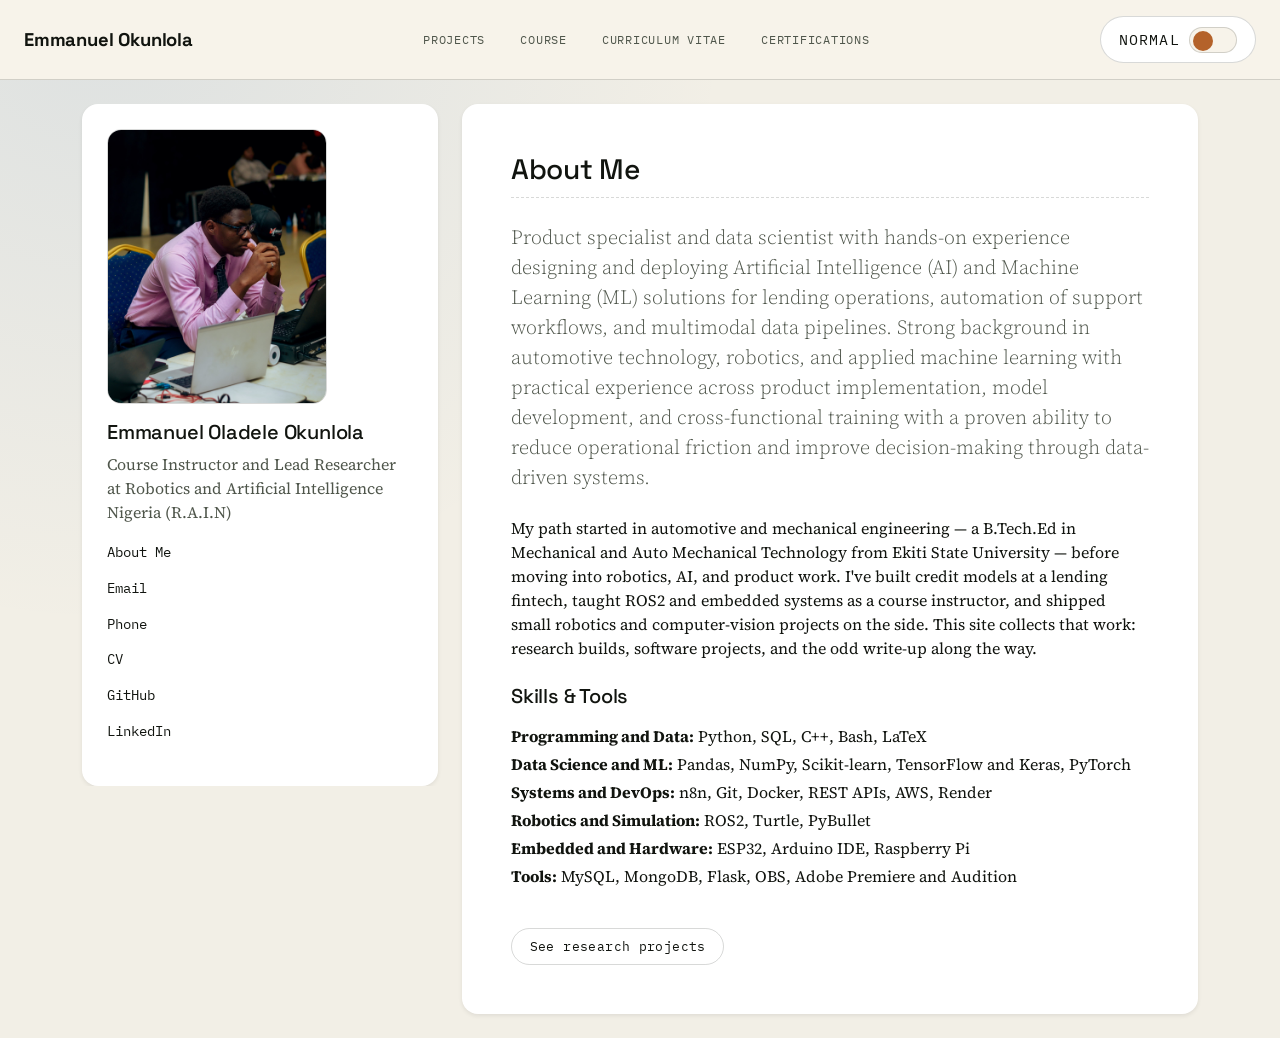
==== about.html @ 88863d71 "pushing my first portfolio to git, to be hosted on github pages" ====
<!doctype html>
<html lang="en">
  <head>
    <meta charset="utf-8">
    <meta name="viewport" content="width=device-width, initial-scale=1, shrink-to-fit=no">
    <title>About Me · Emmanuel Okunlola</title>
    <link rel="icon" type="image/svg+xml" href="favicons/favicon.svg">
    <link rel="apple-touch-icon" sizes="180x180" href="favicons/apple-touch-icon.png">
    <link rel="icon" type="image/png" sizes="32x32" href="favicons/favicon-32x32.png">
    <link rel="icon" type="image/png" sizes="16x16" href="favicons/favicon-16x16.png">
    <meta name="theme-color" content="#0e1210">

    <!-- Inline, blocking: set the theme before first paint so there's no flash -->
    <script>
      (function () {
        try {
          var stored = localStorage.getItem('portfolio-theme');
          var theme = stored || (window.matchMedia('(prefers-color-scheme: dark)').matches ? 'mechanical' : 'normal');

          document.documentElement.dataset.theme = theme;
          document.documentElement.setAttribute('data-bs-theme', theme === 'mechanical' ? 'dark' : 'light');
        } catch (err) {
          document.documentElement.dataset.theme = 'normal';
          document.documentElement.setAttribute('data-bs-theme', 'light');
        }
      })();
    </script>
    <link rel="stylesheet" href="https://cdn.jsdelivr.net/npm/bootstrap@5.3.2/dist/css/bootstrap.min.css" crossorigin="anonymous">
    <link rel="stylesheet" href="css/site.css">
    
  </head>
  <body>
    <div class="page-shell">
      <header class="page-header py-3 px-4 d-flex align-items-center justify-content-between">
        <div class="brand">
          <a href="index.html" class="text-decoration-none">
            <h1 class="h4 mb-0">Emmanuel Okunlola</h1>
          </a>
        </div>
        <nav class="site-nav" aria-label="Primary">
          <a href="projects.html" class="nav-pill">Projects</a>
          <a href="courses.html" class="nav-pill">Course</a>
          <a href="cv.html" class="nav-pill">Curriculum Vitae</a>
          <a href="cv.html#certification" class="nav-pill">Certifications</a>
    
        </nav>
        <button id="theme-toggle" class="switch" type="button" aria-pressed="false" aria-label="Toggle mechanical theme">
          <span class="switch-label">Normal</span>
          <span class="switch-track"><span class="switch-thumb"></span></span>
        </button>
      </header>
      <main class="container-xl py-4">
        <div class="row gx-4">
          <aside class="col-md-4 mb-4 sidebar-col">
            <div class="sidebar-card p-4 rounded-4 shadow-sm">
              <img src="images/profile_picture.jpeg" alt="Profile photo" class="profile-avatar mb-3">
              <h2 class="h5 mb-2">Emmanuel Oladele Okunlola</h2>
              <p class="text-muted mb-3">Course Instructor and Lead Researcher at Robotics and Artificial Intelligence Nigeria (R.A.I.N)</p>
              <div class="sidebar-links mb-3">
                <a href="about.html" class="sidebar-link">About Me</a>
                <a href="mailto:niyotokunlola@gmail.com" class="sidebar-link">Email</a>
                <a href="tel:+2348109002739" class="sidebar-link">Phone</a>
                <a href="cv.html" class="sidebar-link">CV</a>
                <a href="https://github.com/the90sInc/" target="_blank" class="sidebar-link">GitHub</a>
                <a href="https://www.linkedin.com/in/emmanuelokunlola/" target="_blank" class="sidebar-link">LinkedIn</a>
              </div>
            </div>
          </aside>
          <section class="col-md-8">

<div class="content-block rounded-4 shadow-sm p-5">
  <h2 class="section-title mb-4">About Me</h2>
  <p class="lead text-muted mb-4">Product specialist and data scientist with hands-on experience designing and deploying Artificial Intelligence (AI) and
Machine Learning (ML) solutions for lending operations, automation of support workflows, and multimodal data pipelines.
Strong background in automotive technology, robotics, and applied machine learning with practical experience across
product implementation, model development, and cross-functional training with a proven ability to reduce operational
friction and improve decision-making through data-driven systems.</p>
  <p class="mb-3">My path started in automotive and mechanical engineering — a B.Tech.Ed in Mechanical and Auto Mechanical Technology from Ekiti State University — before moving into robotics, AI, and product work. I've built credit models at a lending fintech, taught ROS2 and embedded systems as a course instructor, and shipped small robotics and computer-vision projects on the side. This site collects that work: research builds, software projects, and the odd write-up along the way.</p>

  <h3 class="h5 mt-4 mb-3">Skills &amp; Tools</h3>
  <ul class="list-unstyled mb-4">
    <li class="mb-1"><strong>Programming and Data:</strong> Python, SQL, C++, Bash, LaTeX</li>
    <li class="mb-1"><strong>Data Science and ML:</strong> Pandas, NumPy, Scikit-learn, TensorFlow and Keras, PyTorch</li>
    <li class="mb-1"><strong>Systems and DevOps:</strong> n8n, Git, Docker, REST APIs, AWS, Render</li>
    <li class="mb-1"><strong>Robotics and Simulation:</strong> ROS2, Turtle, PyBullet</li>
    <li class="mb-1"><strong>Embedded and Hardware:</strong> ESP32, Arduino IDE, Raspberry Pi</li>
    <li class="mb-1"><strong>Tools:</strong> MySQL, MongoDB, Flask, OBS, Adobe Premiere and Audition</li>
  </ul>

  <a href="projects.html" class="btn btn-outline-light mt-3">See research projects</a>
</div>

          </section>
        </div>
      </main>
    </div>
    <script src="https://cdn.jsdelivr.net/npm/bootstrap@5.3.2/dist/js/bootstrap.bundle.min.js" crossorigin="anonymous"></script>
    <script src="js/theme.js"></script>
  </body>
</html>
---- css/site.css ----
/* ==========================================================================
   Portfolio design system — "field notebook" theme
   Two named surfaces (paper / graphite), one technical blue accent,
   one copper accent for highlights and tags.
   ========================================================================== */

@import url('https://fonts.googleapis.com/css2?family=Space+Grotesk:wght@500;600;700&family=Source+Serif+4:opsz,wght@8..60,400;8..60,600&family=IBM+Plex+Mono:wght@400;500&display=swap');

:root {
  color-scheme: light;

  /* -- surfaces -- */
  --bg: #f2efe6;
  --surface: #ffffff;
  --surface-2: #f7f3ea;
  --panel: rgba(20, 24, 20, 0.08);
  --border: rgba(15, 20, 15, 0.16);

  /* -- text -- */
  --text: #11140f;
  --text-muted: #4f564b;

  /* -- accents -- */
  --accent: #1f5fae;        /* blueprint blue */
  --accent-strong: #123c73;
  --accent-warm: #b4622a;   /* copper */
  --accent-warm-strong: #8a4a1e;

  /* -- fonts -- */
  --font-display: 'Space Grotesk', system-ui, sans-serif;
  --font-body: 'Source Serif 4', Georgia, serif;
  --font-mono: 'IBM Plex Mono', ui-monospace, monospace;

  --radius: 18px;
  --shadow: 0 20px 60px rgba(20, 20, 15, 0.10);
}

/* "Mechanical" theme — a blueprint / technical-drawing surface: deep
   schematic navy, a faint drafting grid, cyan linework and copper rivets
   in place of the paper/graphite palette. */
[data-theme="mechanical"] {
  color-scheme: dark;
  --bg: #0a1522;
  --surface: #0f2036;
  --surface-2: #16304a;
  --panel: rgba(150, 205, 255, 0.07);
  --border: rgba(150, 205, 255, 0.12);

  --text: #eaf3fc;
  --text-muted: #9db2ca;

  --accent: #5fb1ff;
  --accent-strong: #9cd2ff;
  --accent-warm: #d68a4c;
  --accent-warm-strong: #f2ab6d;

  --grid-line: rgba(150, 205, 255, 0.07);
  --shadow: 0 24px 70px rgba(0, 0, 0, 0.5);
}

[data-theme="mechanical"] body {
  background-image:
    repeating-linear-gradient(0deg, var(--grid-line) 0 1px, transparent 1px 32px),
    repeating-linear-gradient(90deg, var(--grid-line) 0 1px, transparent 1px 32px),
    radial-gradient(circle at 8% 0%, color-mix(in srgb, var(--accent) 14%, transparent), transparent 42%);
  background-color: var(--bg);
}

* { box-sizing: border-box; }

html {
  scroll-behavior: smooth;
}

/* keep anchored sections clear of the sticky header when jumped to via nav */
#experience,
#certifications {
  scroll-margin-top: 6.5rem;
}
#certification {
  scroll-margin-top: 6.5rem;
}

body {
  background:
    radial-gradient(circle at 8% 0%, color-mix(in srgb, var(--accent) 10%, transparent), transparent 40%),
    var(--bg);
  color: var(--text);
  font-family: var(--font-body);
  min-height: 100vh;
  transition: background-color 0.25s ease, color 0.25s ease;
  -webkit-font-smoothing: antialiased;
}

body,
.sidebar-card,
.content-block,
.project-card,
.hero-section,
.page-header {
  color: var(--text);
}

p,
li,
.sidebar-link,
.cardbar-link,
.badge.badge-pill,
.section-title,
.brand h1,
.brand .eyebrow-tag {
  color: var(--text);
}

.text-muted {
  color: var(--text-muted) !important;
}

@media (prefers-reduced-motion: reduce) {
  html { scroll-behavior: auto; }
  * { transition-duration: 0.01ms !important; animation-duration: 0.01ms !important; }
}

h1, h2, h3, h4, h5, h6 {
  font-family: var(--font-display);
  letter-spacing: -0.01em;
}

a { color: var(--accent); }
a:hover { color: var(--accent-strong); }

:focus-visible {
  outline: 2px solid var(--accent);
  outline-offset: 3px;
  border-radius: 4px;
}

.page-shell { min-height: 100vh; }

/* ---------------------------------------------------------------------- */
/* Header                                                                  */
/* ---------------------------------------------------------------------- */

.page-header {
  background: var(--surface-2);
  border-bottom: 1px solid var(--border);
  position: sticky;
  top: 0;
  z-index: 20;
  gap: 0.75rem;
  flex-wrap: wrap;
}

.brand h1 {
  font-size: 1.15rem;
  font-weight: 700;
  color: var(--text) !important;
}

.brand .eyebrow-tag {
  display: block;
  font-family: var(--font-mono);
  font-size: 0.72rem;
  letter-spacing: 0.18em;
  text-transform: uppercase;
  color: var(--text-muted);
}

.sidebar-card,
.content-block,
.project-card,
.hero-section,
.card {
  background: var(--surface);
  border: 1px solid transparent;
  box-shadow: var(--shadow), inset 0 0 0 1px var(--border);
  color: var(--text);
}

.sidebar-card,
.content-block,
.hero-section {
  position: relative;
  border-radius: calc(var(--radius) + 4px);
}

.brand .eyebrow-tag {
  display: block;
  font-family: var(--font-mono);
  font-size: 0.65rem;
  letter-spacing: 0.16em;
  text-transform: uppercase;
  color: var(--text-muted);
}

/* ---------------------------------------------------------------------- */
/* Primary nav                                                            */
/* ---------------------------------------------------------------------- */

.site-nav {
  display: flex;
  flex-wrap: wrap;
  gap: 0.4rem;
  align-items: center;
}

.nav-pill {
  font-family: var(--font-mono);
  font-size: 0.78rem;
  letter-spacing: 0.06em;
  text-transform: uppercase;
  color: var(--text-muted);
  text-decoration: none;
  padding: 0.5rem 0.9rem;
  border-radius: 999px;
  transition: background-color 0.2s ease, color 0.2s ease;
  white-space: nowrap;
}

.nav-pill:hover,
.nav-pill:focus-visible {
  color: var(--text);
  background: var(--panel);
}

/* ---------------------------------------------------------------------- */
/* Sidebar — sticky so it stays fully in view while the page scrolls      */
/* ---------------------------------------------------------------------- */

.sidebar-col {
  position: sticky;
  top: 6rem;
  align-self: flex-start;
  max-height: calc(100vh - 7.5rem);
  overflow-y: auto;
  scrollbar-width: thin;
}

@media (max-width: 767px) {
  .sidebar-col {
    position: static;
    max-height: none;
    overflow-y: visible;
  }
}

/* ---------------------------------------------------------------------- */
/* Theme switch                                                           */
/* ---------------------------------------------------------------------- */

.switch {
  display: inline-flex;
  align-items: center;
  gap: 0.6rem;
  background: var(--surface);
  border: 1px solid var(--border);
  border-radius: 999px;
  padding: 0.6rem 1.1rem;
  cursor: pointer;
  font-family: var(--font-mono);
  font-size: 0.95rem;
  letter-spacing: 0.08em;
  text-transform: uppercase;
  color: var(--text);
  min-width: 120px;
  width: auto;
  justify-content: space-between;
  transition: background-color 0.2s ease, color 0.2s ease, border-color 0.2s ease, transform 0.2s ease;
  white-space: nowrap;
  user-select: none;
  touch-action: manipulation;
}

.switch:hover {
  background: var(--surface-2);
}

.switch:focus-visible {
  outline: 2px solid var(--accent);
  outline-offset: 2px;
}

.switch-track,
.switch-thumb {
  pointer-events: none;
}

.switch:focus-visible {
  outline: 2px solid var(--accent);
  outline-offset: 2px;
}

.switch-track {
  width: 48px;
  height: 26px;
  border-radius: 999px;
  background: var(--surface-2);
  border: 1px solid var(--border);
  position: relative;
  transition: background-color 0.2s ease, border-color 0.2s ease;
}

.switch-thumb {
  position: absolute;
  top: 3px;
  left: 3px;
  width: 20px;
  height: 20px;
  border-radius: 50%;
  background: var(--accent-warm);
  transition: transform 0.22s ease, background-color 0.22s ease;
}

.switch[aria-pressed="true"] .switch-track {
  background: color-mix(in srgb, var(--accent) 30%, var(--surface-2));
  border-color: var(--accent);
}

.switch[aria-pressed="true"] .switch-thumb {
  transform: translateX(22px);
  background: var(--accent);
}

.switch-label {
  min-width: 40px;
  text-align: left;
  color: var(--text);
}

.switch:hover { color: var(--text); }

/* ---------------------------------------------------------------------- */
/* Cards / surfaces                                                       */
/* ---------------------------------------------------------------------- */

.sidebar-card,
.content-block{padding: 1rem;}
.project-card,
.hero-section,
.card {
  background: var(--surface);
  border: 1px solid transparent;
  box-shadow: var(--shadow), inset 0 0 0 1px var(--border);
}

.sidebar-card,
.content-block,
.hero-section {
  position: relative;
  border-radius: calc(var(--radius) + 4px);
}

/* Corner drafting-marks are a "mechanical" theme signature only — in the
   normal theme, edges stay soft and unbroken with no hard demarcation. */
[data-theme="mechanical"] .sidebar-card::before,
[data-theme="mechanical"] .hero-section::before {
  content: "";
  position: absolute;
  top: 10px;
  left: 10px;
  width: 18px;
  height: 18px;
  border-top: 2px solid var(--accent-warm);
  border-left: 2px solid var(--accent-warm);
  opacity: 0.55;
  pointer-events: none;
}

[data-theme="mechanical"] .sidebar-card::after,
[data-theme="mechanical"] .hero-section::after {
  content: "";
  position: absolute;
  bottom: 10px;
  right: 10px;
  width: 18px;
  height: 18px;
  border-bottom: 2px solid var(--accent-warm);
  border-right: 2px solid var(--accent-warm);
  opacity: 0.55;
  pointer-events: none;
}

.profile-avatar,
.hero-image {
  width: 100%;
  max-width: 220px;
  object-fit: cover;
  border-radius: 14px;
  border: 1px solid var(--border);
}

.eyebrow {
  font-family: var(--font-mono);
  font-size: 0.78rem;
  letter-spacing: 0.18em;
  text-transform: uppercase;
  color: var(--accent-warm-strong);
}

.section-title {
  font-size: clamp(1.35rem, 2.2vw, 1.9rem);
  margin-bottom: 1.4rem;
  padding-bottom: 0.6rem;
  border-bottom: 1px dashed var(--border);
  word-break: break-word;
  overflow-wrap: anywhere;
  max-width: 100%;
  
}


/* ---------------------------------------------------------------------- */
/* Badges / tags — styled like instrument readouts                        */
/* ---------------------------------------------------------------------- */

.badge.badge-pill {
  border-radius: 999px;
  font-family: var(--font-mono);
  font-size: 0.68rem;
  font-weight: 500;
  letter-spacing: 0.08em;
  text-transform: capitalize;
  padding: 0.45em 0.9em 0.45em 0.7em;
  border: 1px solid var(--border);
  background: var(--panel);
  color: var(--text);
  display: inline-flex;
  align-items: center;
  gap: 0.4em;
}

.badge.badge-pill::before {
  content: "";
  width: 6px;
  height: 6px;
  border-radius: 50%;
  background: currentColor;
  flex: none;
}

.badge.nature {
  color: #2f8f5b;
  background: linear-gradient(135deg, rgba(47, 143, 91, 0.16), rgba(47, 143, 91, 0.06));
  border-color: rgba(47, 143, 91, 0.25);
}

.badge.sunset {
  color: var(--accent-warm-strong);
  background: linear-gradient(135deg, rgba(180, 98, 42, 0.16), rgba(180, 98, 42, 0.06));
  border-color: rgba(180, 98, 42, 0.25);
}

.badge.ocean {
  color: var(--accent);
  background: linear-gradient(135deg, rgba(31, 95, 174, 0.16), rgba(31, 95, 174, 0.06));
  border-color: rgba(31, 95, 174, 0.25);
}

.badge.lavender {
  color: #7a5fd0;
  background: linear-gradient(135deg, rgba(122, 95, 208, 0.16), rgba(122, 95, 208, 0.06));
  border-color: rgba(122, 95, 208, 0.25);
}

.badge.dark {
  color: var(--text-muted);
  background: linear-gradient(135deg, rgba(79, 86, 75, 0.16), rgba(79, 86, 75, 0.06));
  border-color: rgba(79, 86, 75, 0.2);
}

.badge.metal {
  color: #6b7280;
  background: linear-gradient(135deg, rgba(107, 114, 128, 0.16), rgba(107, 114, 128, 0.06));
  border-color: rgba(107, 114, 128, 0.22);
}

.badge.circuit {
  color: #0f766e;
  background: linear-gradient(135deg, rgba(15, 118, 110, 0.16), rgba(15, 118, 110, 0.06));
  border-color: rgba(15, 118, 110, 0.25);
}

.badge.aurora {
  color: #c2410c;
  background: linear-gradient(135deg, rgba(194, 65, 12, 0.16), rgba(194, 65, 12, 0.06));
  border-color: rgba(194, 65, 12, 0.24);
}

/* Bootstrap "subtle" bg utilities used on the home page — tie to tokens
   instead of Bootstrap's fixed light-mode palette so they adapt in dark mode */
.bg-primary-subtle {
  background-color: color-mix(in srgb, var(--accent) 20%, var(--surface)) !important;
  border: 1px solid var(--border);
  color: var(--text);
}

.bg-secondary-subtle {
  background-color: color-mix(in srgb, var(--surface-2) 80%, var(--surface)) !important;
  border: 1px solid var(--border);
  color: var(--text);
}

/* ---------------------------------------------------------------------- */
/* Sidebar links                                                          */
/* ---------------------------------------------------------------------- */

.sidebar-links {
  display: grid;
  gap: 0.6rem;
}

.sidebar-link {
  color: var(--text);
  display: inline-flex;
  align-items: center;
  gap: 0.5em;
  text-decoration: none;
  font-family: var(--font-mono);
  font-size: 0.85rem;
  padding: 0.15rem 0;
  border-bottom: 1px solid transparent;
}

.sidebar-link:hover {
  color: var(--accent);
  border-bottom-color: var(--accent);
}

/* ---------------------------------------------------------------------- */
/* Cardbar links                                                          */
/* ---------------------------------------------------------------------- */

.cardbar-links {
  display: grid;
  gap: 0.6rem;
}

.cardbar-link {
  color: var(--text);
  display: inline-flex;
  align-items: center;
  gap: 0.5em;
  text-decoration: none;
  font-family: var(--font-mono);
  font-size: clamp(1.35rem, 2.2vw, 1.9rem);
  padding: 0.15rem 0;
  border-bottom: 1px solid transparent;
}

.cardbar-link:hover {
  color: var(--accent);
  border-bottom-color: var(--accent);
}

/* ---------------------------------------------------------------------- */
/* Buttons                                                                 */
/* ---------------------------------------------------------------------- */

.btn-outline-light {
  color: var(--text);
  border-color: var(--border);
  border-radius: 999px;
  font-family: var(--font-mono);
  font-size: 0.82rem;
  letter-spacing: 0.03em;
  padding: 0.5rem 1.1rem;
}

.btn-outline-light:hover {
  background: var(--accent);
  border-color: var(--accent);
  color: #fff;
}

/* ---------------------------------------------------------------------- */
/* Responsive tuning                                                       */
/* ---------------------------------------------------------------------- */

@media (max-width: 767px) {
  .page-header {
    padding: 0.85rem 1rem;
  }

  .hero-section .d-flex.flex-md-row {
    flex-direction: column-reverse;
  }

  .hero-image {
    max-width: 140px;
    margin: 0 auto 1rem;
  }

  .content-block,
  .project-card,
  .hero-section,
  .sidebar-card {
    padding: 1.75rem !important;
  }

  .section-title {
    font-size: 1.5rem;
  }

  .site-nav {
    order: 3;
    width: 100%;
    justify-content: flex-start;
  }
}

@media (max-width: 520px) {
  .brand h1 { font-size: 1rem; }
  .nav-pill {
    padding: 0.4rem 0.7rem;
    font-size: 0.72rem;
  }
  .switch {
    width: 100%;
    min-width: 0;
    max-width: 260px;
    padding: 0.75rem 1rem;
  }
  .switch-label {
    display: inline-block;
    white-space: normal;
  }
}

/* ---------------------------------------------------------------------- */
/* gif images                                                      */
/* ---------------------------------------------------------------------- */

.project-media {
  width: 70%;
  max-width: 320px;
  aspect-ratio: 16 / 10;
  object-fit: cover;
  border: 1px solid var(--border);
  background: var(--surface-2);
}

@media (max-width: 767px) {
  .project-media {
    max-width: 100%;
  }
}
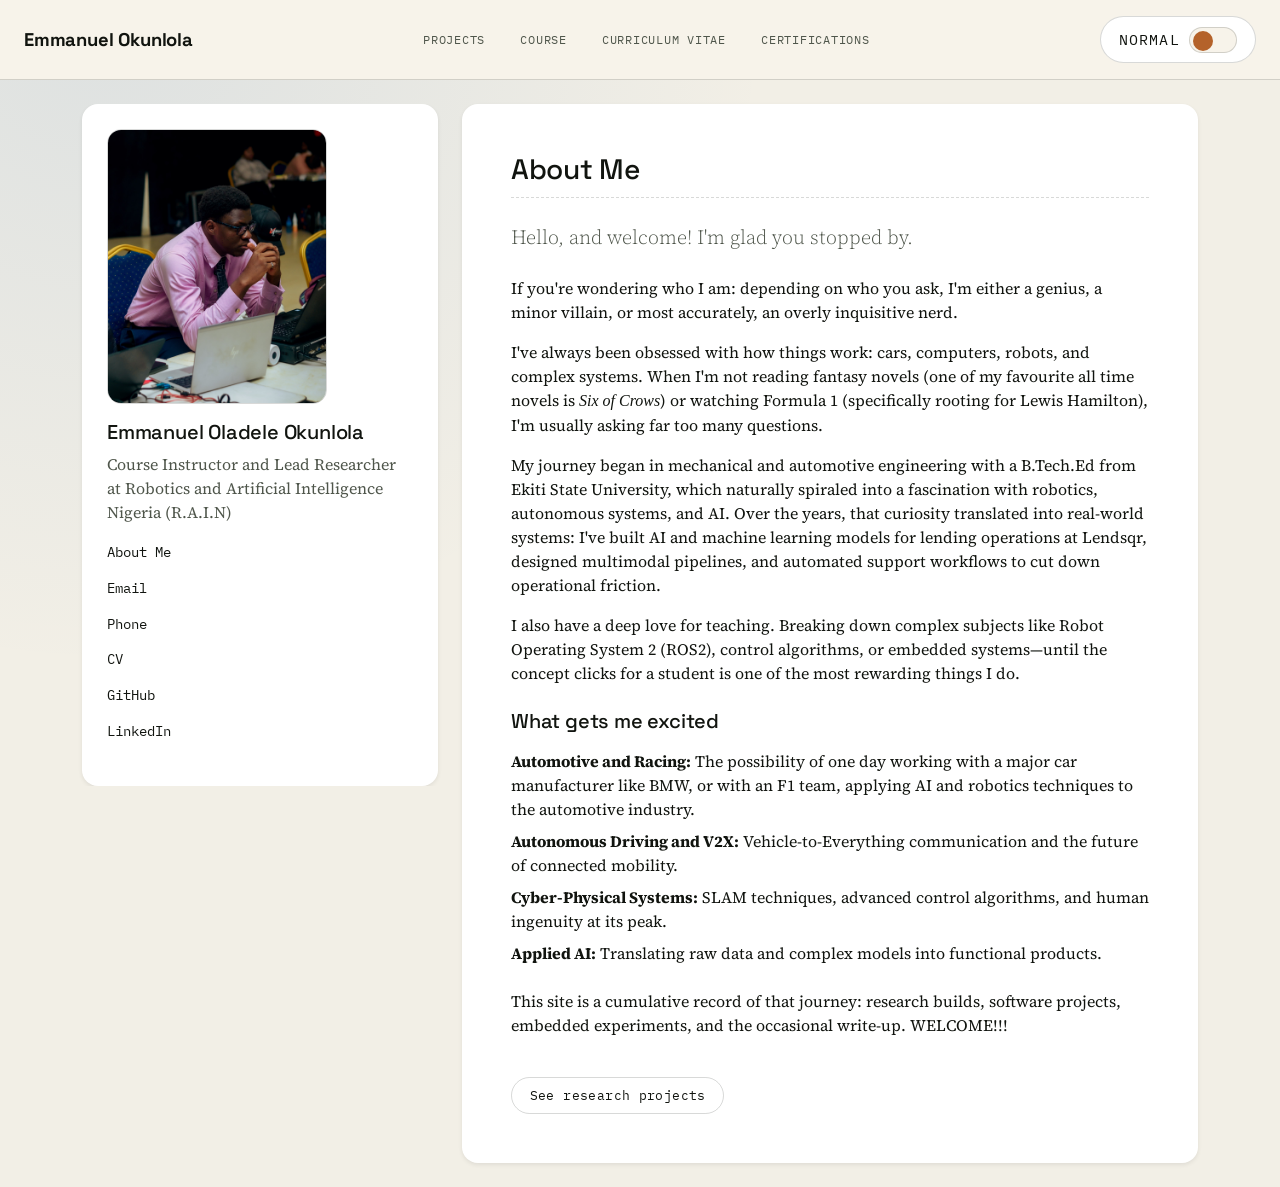
==== commit 1ee4f060: "updated about.html and also updated a few thing on CV and projects" ====
--- a/about.html
+++ b/about.html
@@ -70,22 +70,26 @@
 
 <div class="content-block rounded-4 shadow-sm p-5">
   <h2 class="section-title mb-4">About Me</h2>
-  <p class="lead text-muted mb-4">Product specialist and data scientist with hands-on experience designing and deploying Artificial Intelligence (AI) and
-Machine Learning (ML) solutions for lending operations, automation of support workflows, and multimodal data pipelines.
-Strong background in automotive technology, robotics, and applied machine learning with practical experience across
-product implementation, model development, and cross-functional training with a proven ability to reduce operational
-friction and improve decision-making through data-driven systems.</p>
-  <p class="mb-3">My path started in automotive and mechanical engineering — a B.Tech.Ed in Mechanical and Auto Mechanical Technology from Ekiti State University — before moving into robotics, AI, and product work. I've built credit models at a lending fintech, taught ROS2 and embedded systems as a course instructor, and shipped small robotics and computer-vision projects on the side. This site collects that work: research builds, software projects, and the odd write-up along the way.</p>
 
-  <h3 class="h5 mt-4 mb-3">Skills &amp; Tools</h3>
+  <p class="lead text-muted mb-4">Hello, and welcome! I'm glad you stopped by.</p>
+
+  <p class="mb-3">If you're wondering who I am: depending on who you ask, I'm either a genius, a minor villain, or most accurately, an overly inquisitive nerd.</p>
+
+  <p class="mb-3">I've always been obsessed with how things work: cars, computers, robots, and complex systems. When I'm not reading fantasy novels (one of my favourite all time novels is <em>Six of Crows</em>) or watching Formula 1 (specifically rooting for Lewis Hamilton), I'm usually asking far too many questions.</p>
+
+  <p class="mb-3">My journey began in mechanical and automotive engineering with a B.Tech.Ed from Ekiti State University, which naturally spiraled into a fascination with robotics, autonomous systems, and AI. Over the years, that curiosity translated into real-world systems: I've built AI and machine learning models for lending operations at Lendsqr, designed multimodal pipelines, and automated support workflows to cut down operational friction.</p>
+
+  <p class="mb-4">I also have a deep love for teaching. Breaking down complex subjects like Robot Operating System 2 (ROS2), control algorithms, or embedded systems&mdash;until the concept clicks for a student is one of the most rewarding things I do.</p>
+
+  <h3 class="h5 mb-3">What gets me excited</h3>
   <ul class="list-unstyled mb-4">
-    <li class="mb-1"><strong>Programming and Data:</strong> Python, SQL, C++, Bash, LaTeX</li>
-    <li class="mb-1"><strong>Data Science and ML:</strong> Pandas, NumPy, Scikit-learn, TensorFlow and Keras, PyTorch</li>
-    <li class="mb-1"><strong>Systems and DevOps:</strong> n8n, Git, Docker, REST APIs, AWS, Render</li>
-    <li class="mb-1"><strong>Robotics and Simulation:</strong> ROS2, Turtle, PyBullet</li>
-    <li class="mb-1"><strong>Embedded and Hardware:</strong> ESP32, Arduino IDE, Raspberry Pi</li>
-    <li class="mb-1"><strong>Tools:</strong> MySQL, MongoDB, Flask, OBS, Adobe Premiere and Audition</li>
+    <li class="mb-2"><strong>Automotive and Racing:</strong> The possibility of one day working with a major car manufacturer like BMW, or with an F1 team, applying AI and robotics techniques to the automotive industry.</li>
+    <li class="mb-2"><strong>Autonomous Driving and V2X:</strong> Vehicle-to-Everything communication and the future of connected mobility.</li>
+    <li class="mb-2"><strong>Cyber-Physical Systems:</strong> SLAM techniques, advanced control algorithms, and human ingenuity at its peak.</li>
+    <li class="mb-0"><strong>Applied AI:</strong> Translating raw data and complex models into functional products.</li>
   </ul>
+
+  <p class="mb-4">This site is a cumulative record of that journey: research builds, software projects, embedded experiments, and the occasional write-up. WELCOME!!!</p>
 
   <a href="projects.html" class="btn btn-outline-light mt-3">See research projects</a>
 </div>
@@ -97,4 +101,4 @@
     <script src="https://cdn.jsdelivr.net/npm/bootstrap@5.3.2/dist/js/bootstrap.bundle.min.js" crossorigin="anonymous"></script>
     <script src="js/theme.js"></script>
   </body>
-</html>
+</html>
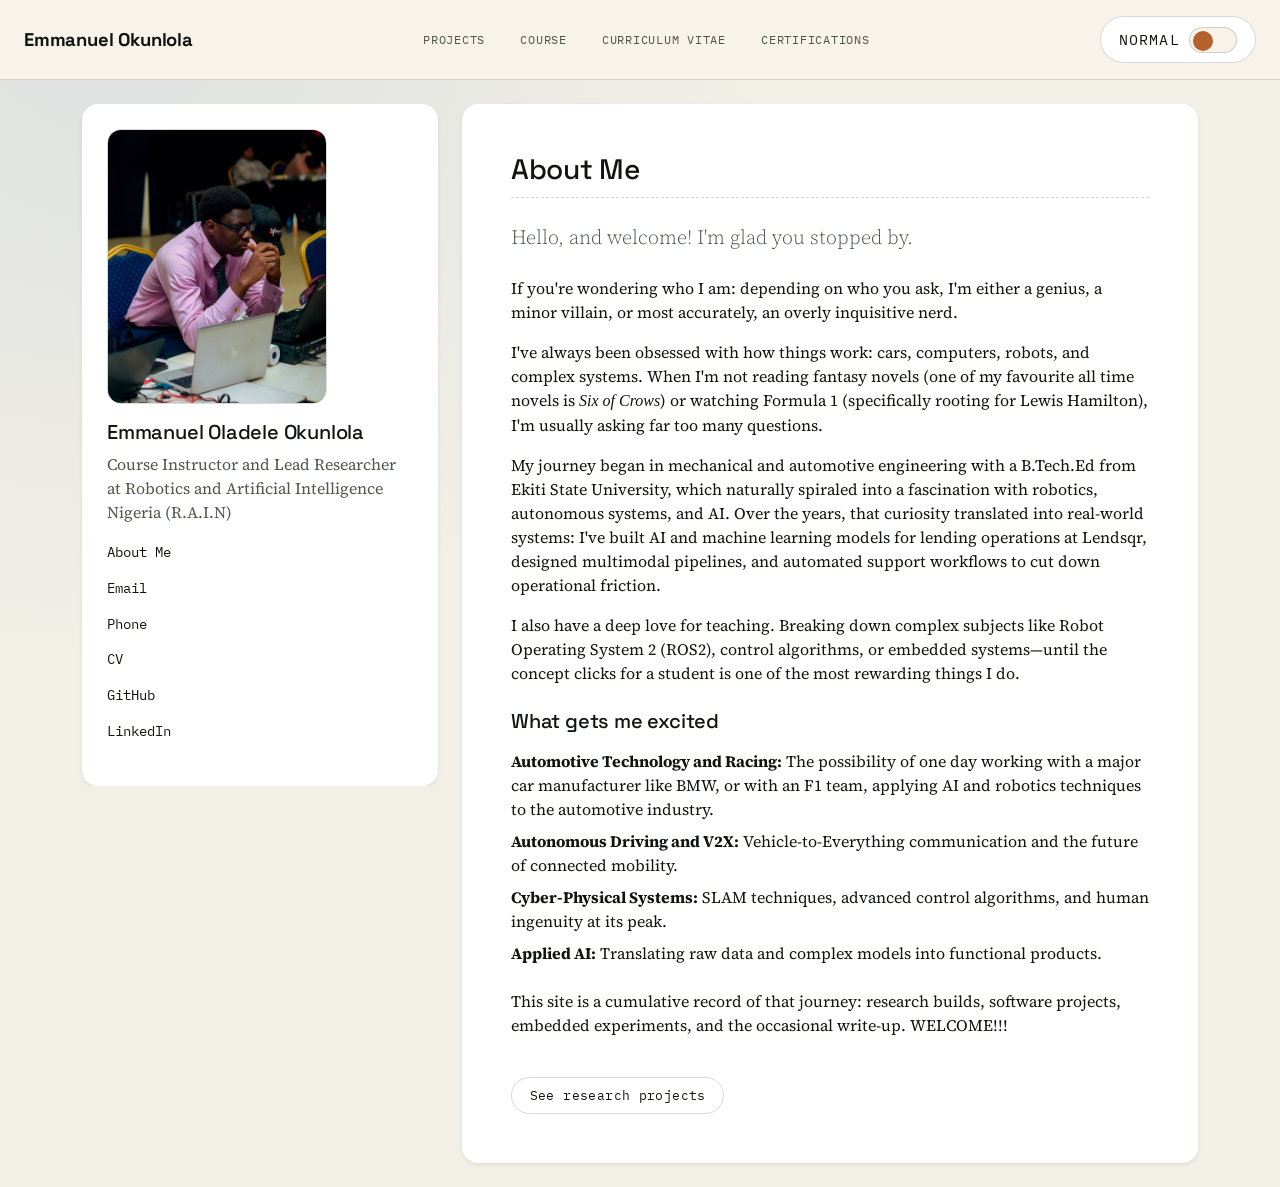
==== commit e90148bc: "updated about.html" ====
--- a/about.html
+++ b/about.html
@@ -83,7 +83,7 @@
 
   <h3 class="h5 mb-3">What gets me excited</h3>
   <ul class="list-unstyled mb-4">
-    <li class="mb-2"><strong>Automotive and Racing:</strong> The possibility of one day working with a major car manufacturer like BMW, or with an F1 team, applying AI and robotics techniques to the automotive industry.</li>
+    <li class="mb-2"><strong>Automotive Technology and Racing:</strong> The possibility of one day working with a major car manufacturer like BMW, or with an F1 team, applying AI and robotics techniques to the automotive industry.</li>
     <li class="mb-2"><strong>Autonomous Driving and V2X:</strong> Vehicle-to-Everything communication and the future of connected mobility.</li>
     <li class="mb-2"><strong>Cyber-Physical Systems:</strong> SLAM techniques, advanced control algorithms, and human ingenuity at its peak.</li>
     <li class="mb-0"><strong>Applied AI:</strong> Translating raw data and complex models into functional products.</li>
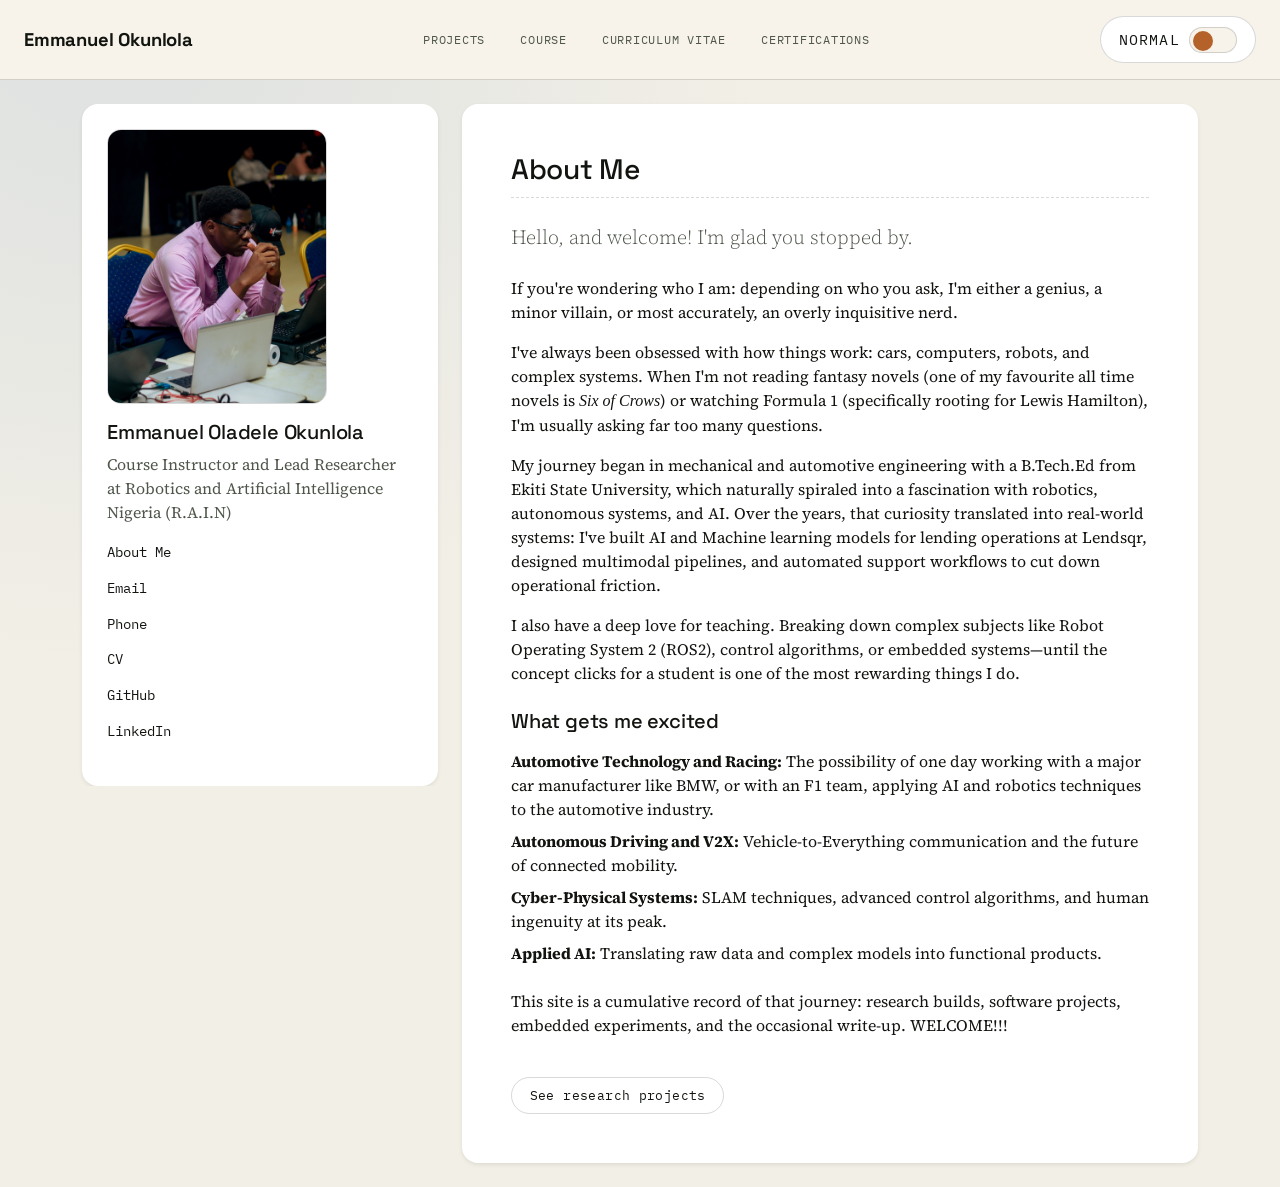
==== commit 3b87174b: "added new xnorl reinforcement project" ====
--- a/about.html
+++ b/about.html
@@ -77,7 +77,7 @@
 
   <p class="mb-3">I've always been obsessed with how things work: cars, computers, robots, and complex systems. When I'm not reading fantasy novels (one of my favourite all time novels is <em>Six of Crows</em>) or watching Formula 1 (specifically rooting for Lewis Hamilton), I'm usually asking far too many questions.</p>
 
-  <p class="mb-3">My journey began in mechanical and automotive engineering with a B.Tech.Ed from Ekiti State University, which naturally spiraled into a fascination with robotics, autonomous systems, and AI. Over the years, that curiosity translated into real-world systems: I've built AI and machine learning models for lending operations at Lendsqr, designed multimodal pipelines, and automated support workflows to cut down operational friction.</p>
+  <p class="mb-3">My journey began in mechanical and automotive engineering with a B.Tech.Ed from Ekiti State University, which naturally spiraled into a fascination with robotics, autonomous systems, and AI. Over the years, that curiosity translated into real-world systems: I've built AI and Machine learning models for lending operations at Lendsqr, designed multimodal pipelines, and automated support workflows to cut down operational friction.</p>
 
   <p class="mb-4">I also have a deep love for teaching. Breaking down complex subjects like Robot Operating System 2 (ROS2), control algorithms, or embedded systems&mdash;until the concept clicks for a student is one of the most rewarding things I do.</p>
 
